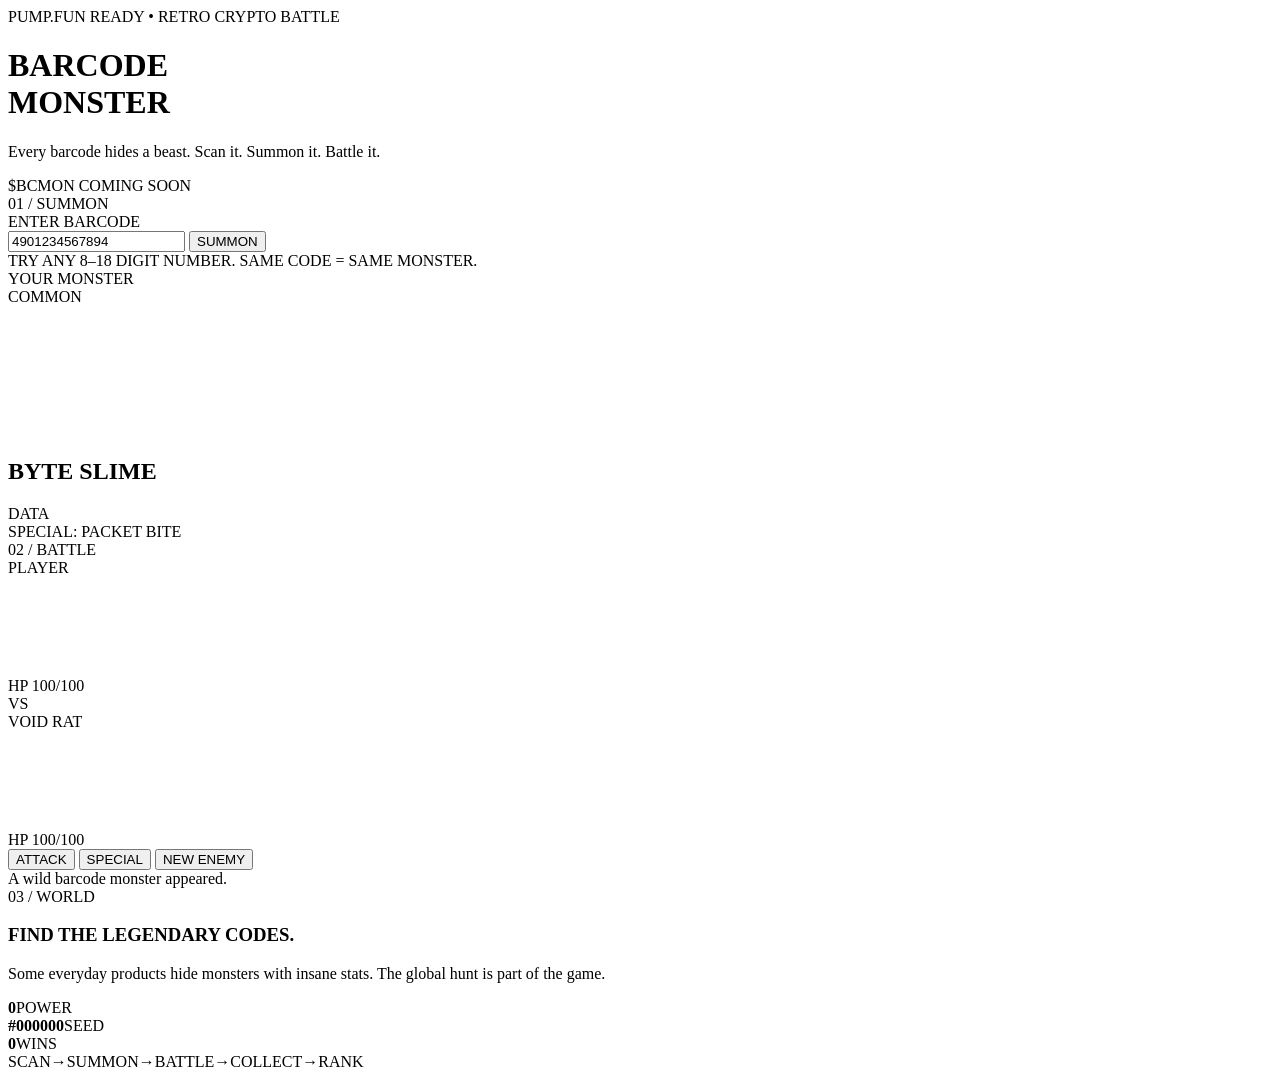
==== index.html @ 80ebf6b2 "Build initial Barcode Monster game UI" ====
<!doctype html>
<html lang="en">
<head>
  <meta charset="UTF-8" />
  <meta name="viewport" content="width=device-width, initial-scale=1.0" />
  <title>BARCODE MONSTER</title>
  <meta name="theme-color" content="#0a0d12" />
  <link rel="stylesheet" href="styles.css" />
</head>
<body>
  <div class="scanlines"></div>
  <main class="shell">
    <header class="hero">
      <div>
        <div class="eyebrow">PUMP.FUN READY • RETRO CRYPTO BATTLE</div>
        <h1>BARCODE<br><span>MONSTER</span></h1>
        <p>Every barcode hides a beast. Scan it. Summon it. Battle it.</p>
      </div>
      <div class="token-pill">$BCMON <span>COMING SOON</span></div>
    </header>

    <section class="grid">
      <section class="panel summon-panel">
        <div class="panel-title">01 / SUMMON</div>
        <label for="barcode">ENTER BARCODE</label>
        <div class="input-row">
          <input id="barcode" inputmode="numeric" maxlength="18" value="4901234567894" aria-label="Barcode number" />
          <button id="summonBtn">SUMMON</button>
        </div>
        <div id="barcodeVisual" class="barcode-visual" aria-hidden="true"></div>
        <div class="hint">TRY ANY 8–18 DIGIT NUMBER. SAME CODE = SAME MONSTER.</div>
      </section>

      <section class="panel monster-card" id="playerCard">
        <div class="panel-title">YOUR MONSTER</div>
        <div class="rarity" id="rarity">COMMON</div>
        <canvas id="playerCanvas" width="128" height="128"></canvas>
        <h2 id="monsterName">BYTE SLIME</h2>
        <div class="element" id="element">DATA</div>
        <div class="stats" id="stats"></div>
        <div class="skill" id="skill">SPECIAL: PACKET BITE</div>
      </section>

      <section class="panel battle-panel">
        <div class="panel-title">02 / BATTLE</div>
        <div class="battle-stage">
          <div class="fighter">
            <div class="mini-name" id="playerBattleName">PLAYER</div>
            <canvas id="battlePlayerCanvas" width="96" height="96"></canvas>
            <div class="hpbar"><i id="playerHpBar"></i></div>
            <div class="hptext" id="playerHpText">HP 100/100</div>
          </div>
          <div class="vs">VS</div>
          <div class="fighter">
            <div class="mini-name" id="enemyName">VOID RAT</div>
            <canvas id="enemyCanvas" width="96" height="96"></canvas>
            <div class="hpbar"><i id="enemyHpBar"></i></div>
            <div class="hptext" id="enemyHpText">HP 100/100</div>
          </div>
        </div>
        <div class="battle-actions">
          <button id="attackBtn">ATTACK</button>
          <button id="specialBtn" class="alt">SPECIAL</button>
          <button id="newEnemyBtn" class="ghost">NEW ENEMY</button>
        </div>
        <div class="battle-log" id="battleLog">A wild barcode monster appeared.</div>
      </section>

      <section class="panel lore-panel">
        <div class="panel-title">03 / WORLD</div>
        <h3>FIND THE LEGENDARY CODES.</h3>
        <p>Some everyday products hide monsters with insane stats. The global hunt is part of the game.</p>
        <div class="world-stats">
          <div><b id="powerScore">0</b><span>POWER</span></div>
          <div><b id="seedId">#000000</b><span>SEED</span></div>
          <div><b id="winCount">0</b><span>WINS</span></div>
        </div>
        <div class="roadmap">
          <span>SCAN</span><b>→</b><span>SUMMON</span><b>→</b><span>BATTLE</span><b>→</b><span>COLLECT</span><b>→</b><span>RANK</span>
        </div>
      </section>
    </section>
  </main>
  <script src="game.js"></script>
</body>
</html>
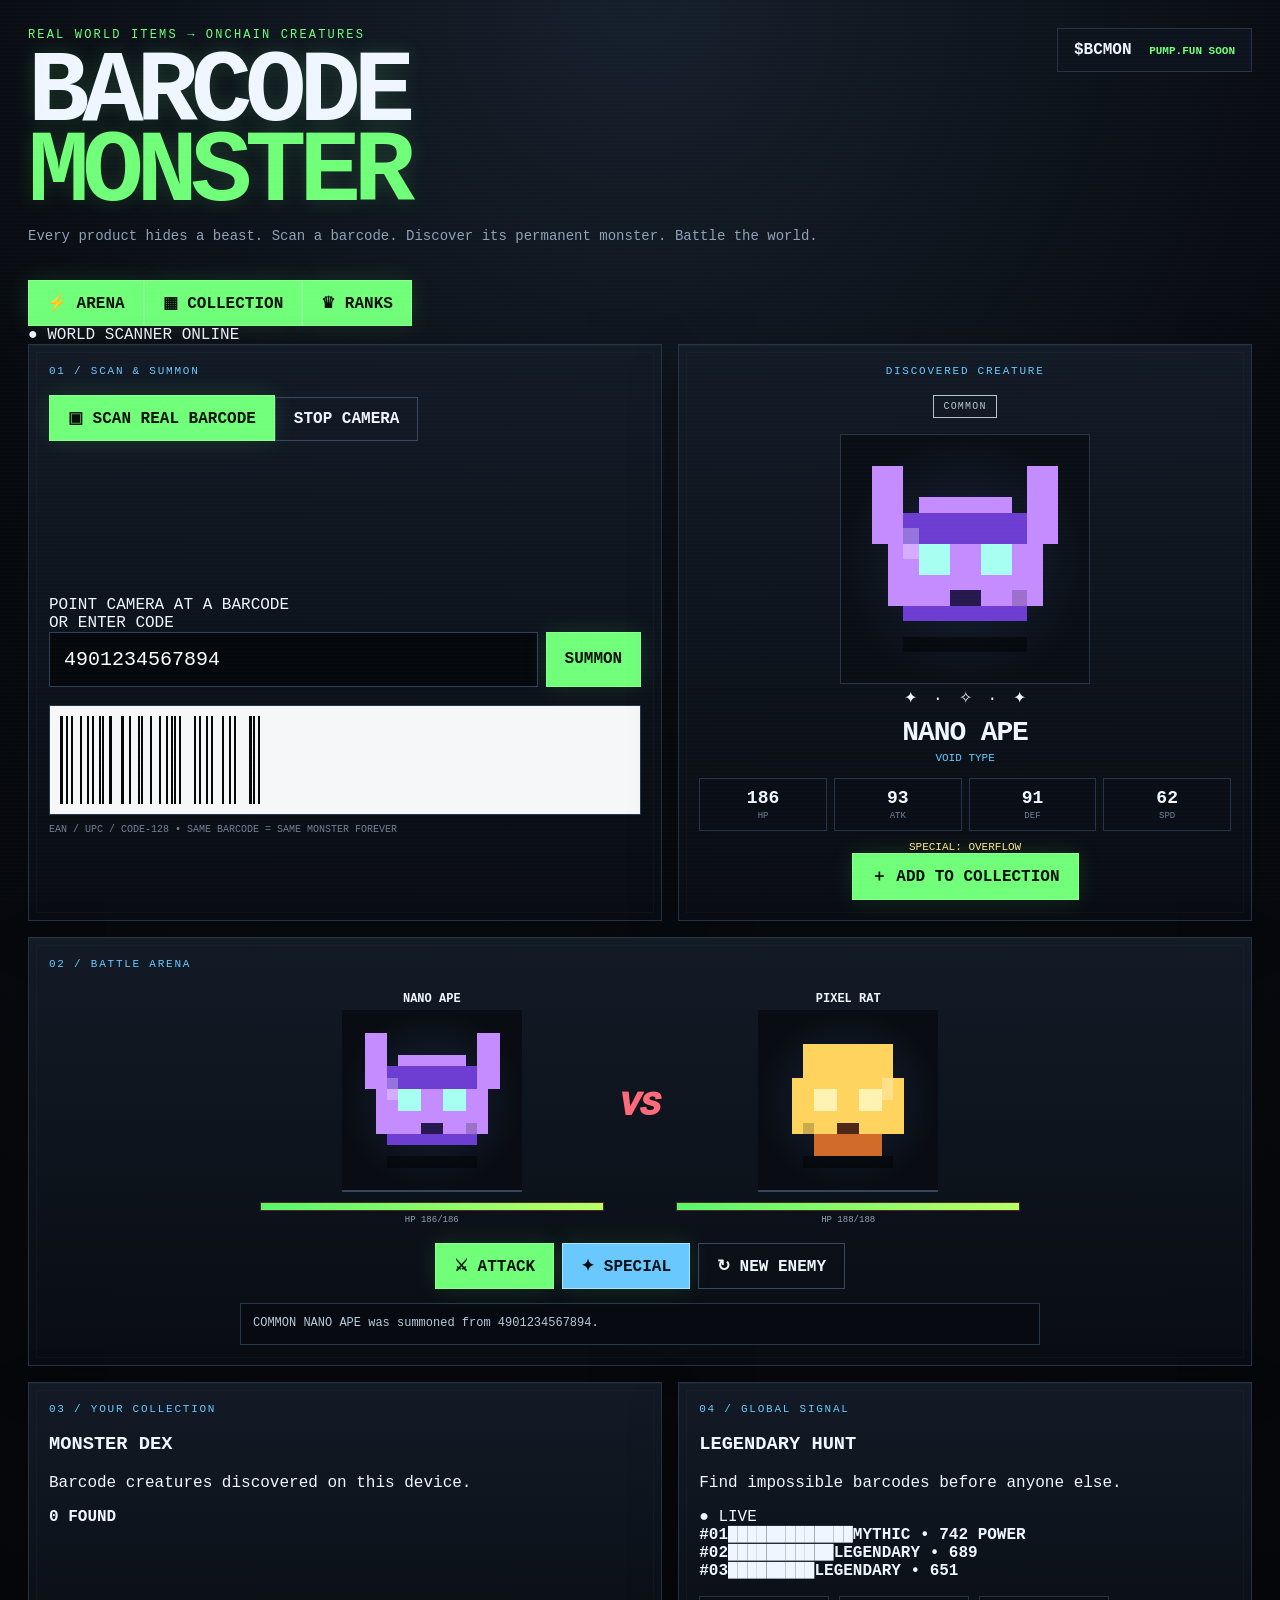
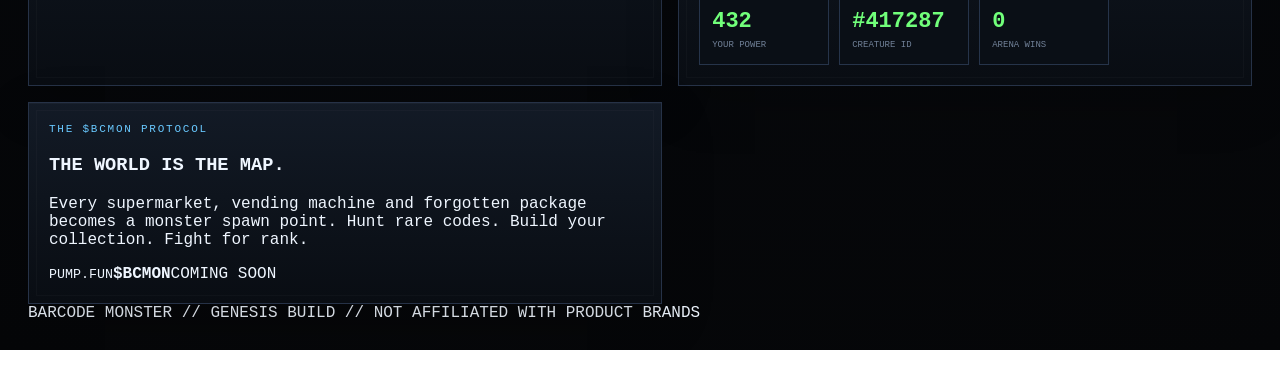
==== commit a874571d: "Add camera barcode scanner and richer game hub" ====
--- a/index.html
+++ b/index.html
@@ -1,86 +1 @@
-<!doctype html>
-<html lang="en">
-<head>
-  <meta charset="UTF-8" />
-  <meta name="viewport" content="width=device-width, initial-scale=1.0" />
-  <title>BARCODE MONSTER</title>
-  <meta name="theme-color" content="#0a0d12" />
-  <link rel="stylesheet" href="styles.css" />
-</head>
-<body>
-  <div class="scanlines"></div>
-  <main class="shell">
-    <header class="hero">
-      <div>
-        <div class="eyebrow">PUMP.FUN READY • RETRO CRYPTO BATTLE</div>
-        <h1>BARCODE<br><span>MONSTER</span></h1>
-        <p>Every barcode hides a beast. Scan it. Summon it. Battle it.</p>
-      </div>
-      <div class="token-pill">$BCMON <span>COMING SOON</span></div>
-    </header>
-
-    <section class="grid">
-      <section class="panel summon-panel">
-        <div class="panel-title">01 / SUMMON</div>
-        <label for="barcode">ENTER BARCODE</label>
-        <div class="input-row">
-          <input id="barcode" inputmode="numeric" maxlength="18" value="4901234567894" aria-label="Barcode number" />
-          <button id="summonBtn">SUMMON</button>
-        </div>
-        <div id="barcodeVisual" class="barcode-visual" aria-hidden="true"></div>
-        <div class="hint">TRY ANY 8–18 DIGIT NUMBER. SAME CODE = SAME MONSTER.</div>
-      </section>
-
-      <section class="panel monster-card" id="playerCard">
-        <div class="panel-title">YOUR MONSTER</div>
-        <div class="rarity" id="rarity">COMMON</div>
-        <canvas id="playerCanvas" width="128" height="128"></canvas>
-        <h2 id="monsterName">BYTE SLIME</h2>
-        <div class="element" id="element">DATA</div>
-        <div class="stats" id="stats"></div>
-        <div class="skill" id="skill">SPECIAL: PACKET BITE</div>
-      </section>
-
-      <section class="panel battle-panel">
-        <div class="panel-title">02 / BATTLE</div>
-        <div class="battle-stage">
-          <div class="fighter">
-            <div class="mini-name" id="playerBattleName">PLAYER</div>
-            <canvas id="battlePlayerCanvas" width="96" height="96"></canvas>
-            <div class="hpbar"><i id="playerHpBar"></i></div>
-            <div class="hptext" id="playerHpText">HP 100/100</div>
-          </div>
-          <div class="vs">VS</div>
-          <div class="fighter">
-            <div class="mini-name" id="enemyName">VOID RAT</div>
-            <canvas id="enemyCanvas" width="96" height="96"></canvas>
-            <div class="hpbar"><i id="enemyHpBar"></i></div>
-            <div class="hptext" id="enemyHpText">HP 100/100</div>
-          </div>
-        </div>
-        <div class="battle-actions">
-          <button id="attackBtn">ATTACK</button>
-          <button id="specialBtn" class="alt">SPECIAL</button>
-          <button id="newEnemyBtn" class="ghost">NEW ENEMY</button>
-        </div>
-        <div class="battle-log" id="battleLog">A wild barcode monster appeared.</div>
-      </section>
-
-      <section class="panel lore-panel">
-        <div class="panel-title">03 / WORLD</div>
-        <h3>FIND THE LEGENDARY CODES.</h3>
-        <p>Some everyday products hide monsters with insane stats. The global hunt is part of the game.</p>
-        <div class="world-stats">
-          <div><b id="powerScore">0</b><span>POWER</span></div>
-          <div><b id="seedId">#000000</b><span>SEED</span></div>
-          <div><b id="winCount">0</b><span>WINS</span></div>
-        </div>
-        <div class="roadmap">
-          <span>SCAN</span><b>→</b><span>SUMMON</span><b>→</b><span>BATTLE</span><b>→</b><span>COLLECT</span><b>→</b><span>RANK</span>
-        </div>
-      </section>
-    </section>
-  </main>
-  <script src="game.js"></script>
-</body>
-</html>
+<!doctype html><html lang="en"><head><meta charset="UTF-8"><meta name="viewport" content="width=device-width,initial-scale=1,viewport-fit=cover"><title>BARCODE MONSTER — Scan. Summon. Battle.</title><meta name="theme-color" content="#050608"><link rel="stylesheet" href="styles.css"></head><body><div class="scanlines"></div><main class="shell"><header class="hero"><div><div class="eyebrow">REAL WORLD ITEMS → ONCHAIN CREATURES</div><h1>BARCODE<br><span>MONSTER</span></h1><p>Every product hides a beast. Scan a barcode. Discover its permanent monster. Battle the world.</p></div><div class="token-pill">$BCMON <span>PUMP.FUN SOON</span></div></header><nav class="nav"><button class="navbtn active">⚡ ARENA</button><button class="navbtn" data-scroll="collection">▦ COLLECTION</button><button class="navbtn" data-scroll="leaderboard">♛ RANKS</button><div class="online">● WORLD SCANNER ONLINE</div></nav><section class="grid"><section class="panel summon-panel"><div class="panel-title">01 / SCAN & SUMMON</div><div class="scanner-actions"><button id="cameraBtn" class="camera-btn">▣ SCAN REAL BARCODE</button><button id="stopCameraBtn" class="ghost hidden">STOP CAMERA</button></div><div id="cameraWrap" class="camera-wrap hidden"><video id="camera" playsinline muted></video><div class="scan-frame"><i></i></div><div id="scanStatus" class="scan-status">POINT CAMERA AT A BARCODE</div></div><div class="or"><span>OR ENTER CODE</span></div><div class="input-row"><input id="barcode" inputmode="numeric" maxlength="18" value="4901234567894" aria-label="Barcode number"><button id="summonBtn">SUMMON</button></div><div id="barcodeVisual" class="barcode-visual"></div><div class="hint">EAN / UPC / CODE-128 • SAME BARCODE = SAME MONSTER FOREVER</div></section><section class="panel monster-card" id="playerCard"><div class="panel-title">DISCOVERED CREATURE</div><div class="rarity" id="rarity">COMMON</div><div class="monster-stage"><canvas id="playerCanvas" width="128" height="128"></canvas><div class="particles">✦　·　✧　·　✦</div></div><h2 id="monsterName">BYTE SLIME</h2><div class="element" id="element">DATA TYPE</div><div class="stats" id="stats"></div><div class="skill" id="skill">SPECIAL: PACKET BITE</div><button id="saveBtn" class="save-btn">＋ ADD TO COLLECTION</button></section><section class="panel battle-panel"><div class="panel-title">02 / BATTLE ARENA</div><div class="battle-stage"><div class="fighter"><div class="mini-name" id="playerBattleName">PLAYER</div><canvas id="battlePlayerCanvas" width="96" height="96"></canvas><div class="hpbar"><i id="playerHpBar"></i></div><div class="hptext" id="playerHpText"></div></div><div class="vs">VS</div><div class="fighter"><div class="mini-name" id="enemyName"></div><canvas id="enemyCanvas" width="96" height="96"></canvas><div class="hpbar"><i id="enemyHpBar"></i></div><div class="hptext" id="enemyHpText"></div></div></div><div class="battle-actions"><button id="attackBtn">⚔ ATTACK</button><button id="specialBtn" class="alt">✦ SPECIAL</button><button id="newEnemyBtn" class="ghost">↻ NEW ENEMY</button></div><div class="battle-log" id="battleLog">A wild barcode monster appeared.</div></section><section class="panel collection" id="collection"><div class="panel-title">03 / YOUR COLLECTION</div><div class="section-head"><div><h3>MONSTER DEX</h3><p>Barcode creatures discovered on this device.</p></div><b id="dexCount">0 FOUND</b></div><div id="dex" class="dex"></div></section><section class="panel ranks" id="leaderboard"><div class="panel-title">04 / GLOBAL SIGNAL</div><div class="section-head"><div><h3>LEGENDARY HUNT</h3><p>Find impossible barcodes before anyone else.</p></div><span class="live">● LIVE</span></div><div class="rank-list"><div><b>#01</b><span>█████████████</span><strong>MYTHIC • 742 POWER</strong></div><div><b>#02</b><span>███████████</span><strong>LEGENDARY • 689</strong></div><div><b>#03</b><span>█████████</span><strong>LEGENDARY • 651</strong></div></div><div class="world-stats"><div><b id="powerScore">0</b><span>YOUR POWER</span></div><div><b id="seedId">#000000</b><span>CREATURE ID</span></div><div><b id="winCount">0</b><span>ARENA WINS</span></div></div></section><section class="panel token"><div><div class="panel-title">THE $BCMON PROTOCOL</div><h3>THE WORLD IS THE MAP.</h3><p>Every supermarket, vending machine and forgotten package becomes a monster spawn point. Hunt rare codes. Build your collection. Fight for rank.</p></div><div class="token-box"><small>PUMP.FUN</small><b>$BCMON</b><span>COMING SOON</span></div></section></section><footer>BARCODE MONSTER // GENESIS BUILD // NOT AFFILIATED WITH PRODUCT BRANDS</footer></main><script src="game.js"></script></body></html>
--- a/styles.css
+++ b/styles.css
@@ -0,0 +1 @@
+:root{--bg:#07090d;--panel:#111722;--line:#263247;--text:#eff6ff;--muted:#8fa2b8;--accent:#71ff7a;--accent2:#69c9ff;--danger:#ff6b7a}*{box-sizing:border-box}html,body{margin:0;background:radial-gradient(circle at top,#16202c 0,#080b10 36%,#050608 100%);color:var(--text);font-family:ui-monospace,SFMono-Regular,Menlo,Monaco,Consolas,monospace;min-height:100%}body{overflow-x:hidden}.scanlines{pointer-events:none;position:fixed;inset:0;z-index:20;background:repeating-linear-gradient(to bottom,transparent 0,transparent 3px,rgba(255,255,255,.018) 4px);mix-blend-mode:screen}.shell{max-width:1400px;margin:auto;padding:28px}.hero{display:flex;justify-content:space-between;gap:24px;align-items:flex-start;margin-bottom:22px}.eyebrow{color:var(--accent);font-size:12px;letter-spacing:.18em;margin-bottom:12px}.hero h1{font-size:clamp(52px,8vw,116px);line-height:.78;margin:0;letter-spacing:-.07em;text-shadow:0 0 20px rgba(113,255,122,.16)}.hero h1 span{color:var(--accent)}.hero p{color:var(--muted);font-size:14px}.token-pill{border:1px solid var(--line);background:#0e141d;padding:12px 16px;font-weight:800;white-space:nowrap}.token-pill span{color:var(--accent);margin-left:8px;font-size:11px}.grid{display:grid;grid-template-columns:1.05fr .95fr;gap:16px}.panel{position:relative;border:1px solid var(--line);background:linear-gradient(180deg,rgba(19,27,39,.97),rgba(9,13,19,.97));padding:20px;box-shadow:0 16px 50px rgba(0,0,0,.2),inset 0 1px rgba(255,255,255,.03);overflow:hidden}.panel:before{content:"";position:absolute;inset:7px;border:1px solid rgba(255,255,255,.025);pointer-events:none}.panel-title{font-size:11px;letter-spacing:.16em;color:var(--accent2);margin-bottom:18px}label{display:block;font-size:12px;color:var(--muted);margin-bottom:8px}.input-row{display:flex;gap:8px}input,button{font:inherit}input{flex:1;min-width:0;background:#05080d;border:1px solid #31405a;color:white;padding:15px 14px;font-size:20px;outline:none}input:focus{border-color:var(--accent);box-shadow:0 0 0 2px rgba(113,255,122,.08)}button{border:1px solid #89ff92;background:var(--accent);color:#061108;font-weight:900;padding:12px 18px;cursor:pointer;box-shadow:0 0 24px rgba(113,255,122,.12);transition:.12s transform,.12s filter}button:hover{filter:brightness(1.08);transform:translateY(-1px)}button:active{transform:translateY(1px)}button.alt{background:var(--accent2);border-color:#a8e5ff;color:#051019}button.ghost{background:transparent;color:var(--text);border-color:#394861;box-shadow:none}.barcode-visual{height:110px;margin-top:18px;border:1px solid #29364b;background:#f6f7f9;display:flex;align-items:stretch;padding:10px;gap:1px;overflow:hidden}.barcode-visual i{display:block;background:#0a0a0a;height:100%}.hint{font-size:10px;color:#718198;margin-top:9px}.monster-card{text-align:center}.rarity{display:inline-block;padding:5px 9px;border:1px solid currentColor;color:#b6c4d4;font-size:10px;letter-spacing:.12em;margin-bottom:8px}.monster-card canvas{width:min(62vw,250px);height:auto;image-rendering:pixelated;display:block;margin:8px auto 4px;background:radial-gradient(circle,#182438,#0a0e15 72%);border:1px solid #27354b}.monster-card h2{font-size:28px;margin:8px 0 4px;letter-spacing:-.04em}.element{color:var(--accent2);font-size:11px;margin-bottom:14px}.stats{display:grid;grid-template-columns:repeat(4,1fr);gap:7px}.stat{border:1px solid #26344a;background:#0a0f17;padding:9px 5px}.stat b{display:block;font-size:18px}.stat span{display:block;color:#718198;font-size:9px;margin-top:3px}.skill{margin-top:10px;color:#ffe48a;font-size:11px}.battle-panel{grid-column:1/3}.battle-stage{display:grid;grid-template-columns:1fr auto 1fr;align-items:center;gap:16px;max-width:760px;margin:0 auto}.fighter{text-align:center}.fighter canvas{width:180px;max-width:32vw;height:auto;image-rendering:pixelated;background:radial-gradient(circle,#172338,#090d13 70%);border-bottom:2px solid #354660}.fighter:nth-child(3) canvas{transform:scaleX(-1)}.mini-name{font-size:12px;font-weight:800;margin:4px}.vs{font-size:34px;font-weight:1000;color:var(--danger);font-style:italic}.hpbar{height:9px;background:#331519;border:1px solid #54242d;margin-top:5px}.hpbar i{display:block;width:100%;height:100%;background:linear-gradient(90deg,#59f66b,#b8ff68);transition:.25s width}.hptext{font-size:9px;color:var(--muted);margin-top:4px}.battle-actions{display:flex;justify-content:center;flex-wrap:wrap;gap:8px;margin-top:18px}.battle-log{max-width:800px;min-height:42px;margin:14px auto 0;border:1px solid #29364a;background:#070b11;padding:12px;color:#b8c9da;font-size:12px}.lore-panel{grid-column:1/3}.lore-panel h3{font-size:clamp(26px,4vw,48px);margin:0 0 8px}.lore-panel p{max-width:720px;color:var(--muted)}.world-stats{display:flex;gap:10px;flex-wrap:wrap;margin-top:16px}.world-stats div{min-width:130px;border:1px solid #26344a;padding:12px;background:#0a0f16}.world-stats b{display:block;font-size:22px;color:var(--accent)}.world-stats span{font-size:9px;color:#718198}.roadmap{margin-top:18px;display:flex;gap:9px;align-items:center;flex-wrap:wrap;font-size:11px;color:#b7c6d7}.roadmap span{border:1px solid #314159;padding:6px 8px;background:#0a0f16}@media(max-width:850px){.shell{padding:14px}.hero{display:block}.token-pill{display:inline-block;margin-top:10px}.grid{grid-template-columns:1fr}.battle-panel,.lore-panel{grid-column:auto}.input-row{display:grid}.battle-stage{gap:6px}.fighter canvas{width:130px}.vs{font-size:24px}.stats{grid-template-columns:repeat(2,1fr)}.hero h1{font-size:64px}}@media(max-width:440px){.hero h1{font-size:54px}.panel{padding:14px}.fighter canvas{width:105px}.battle-actions button{flex:1}.barcode-visual{height:88px}}
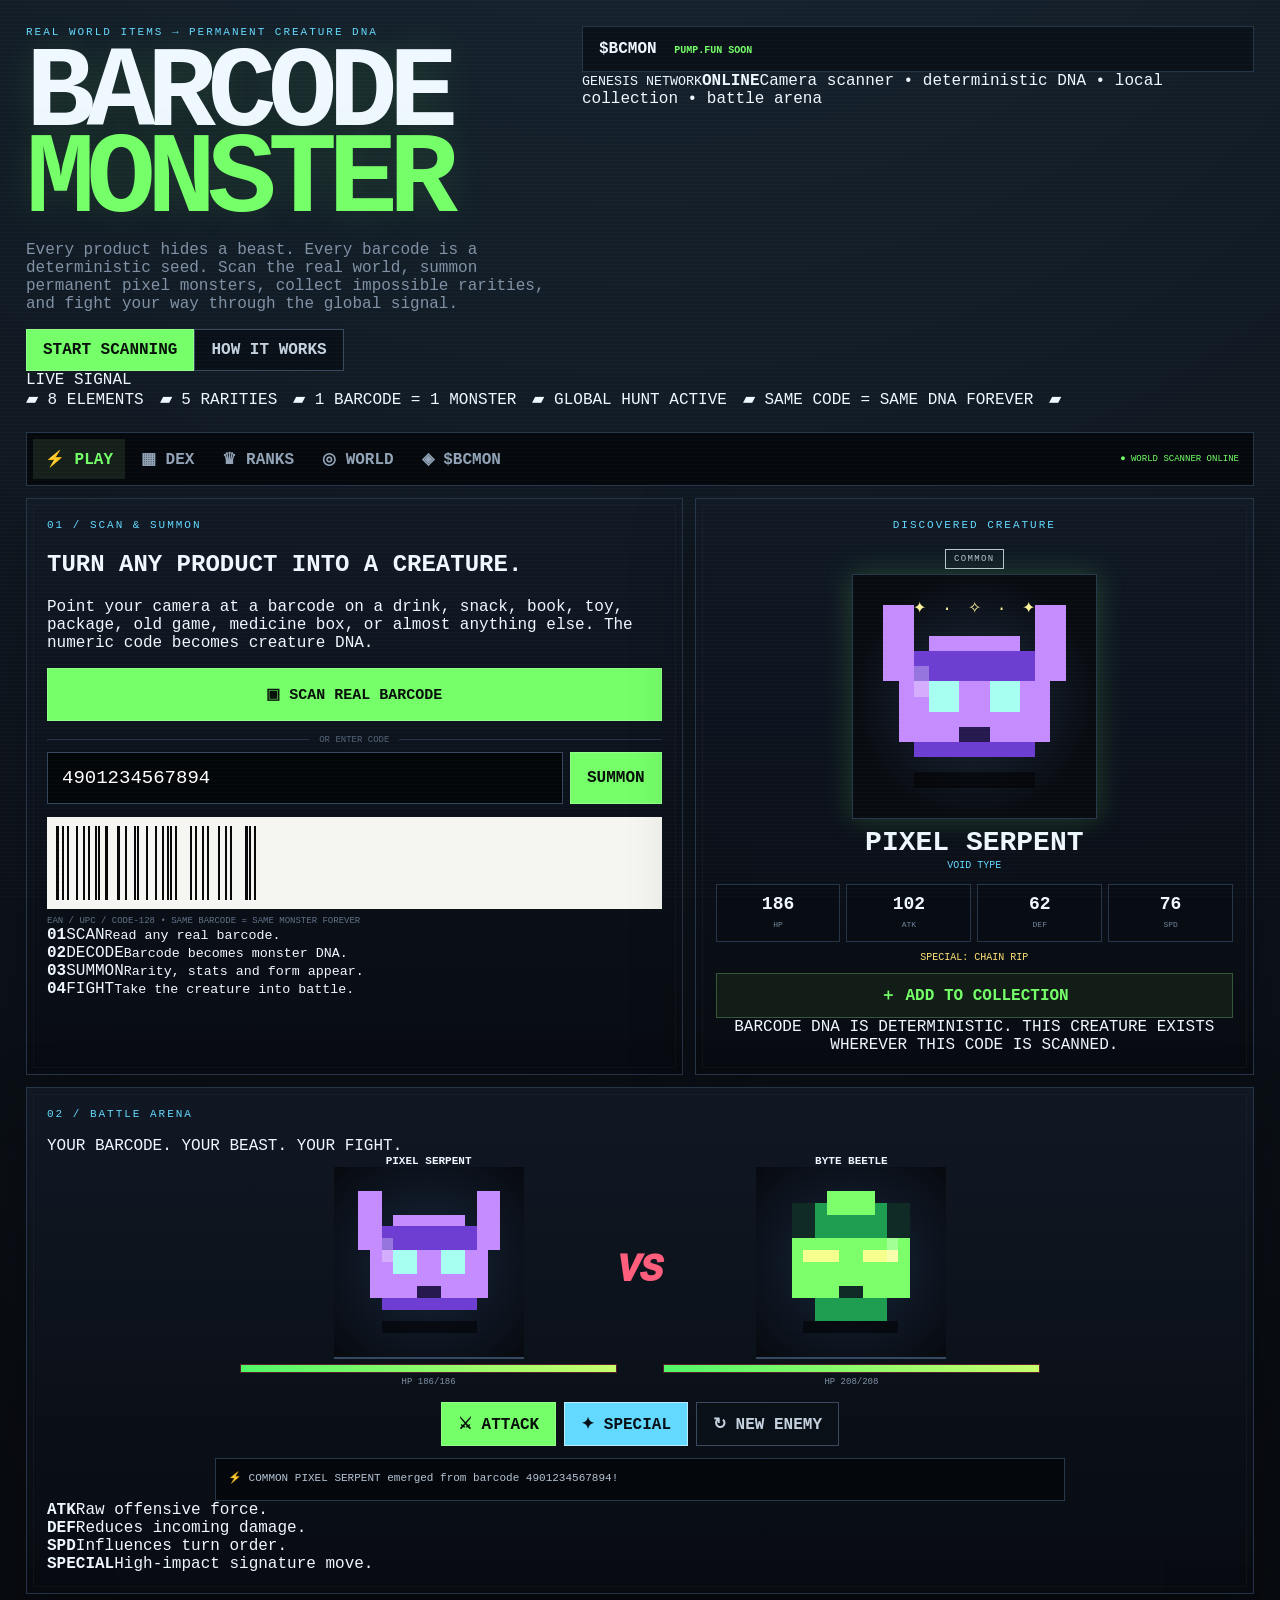
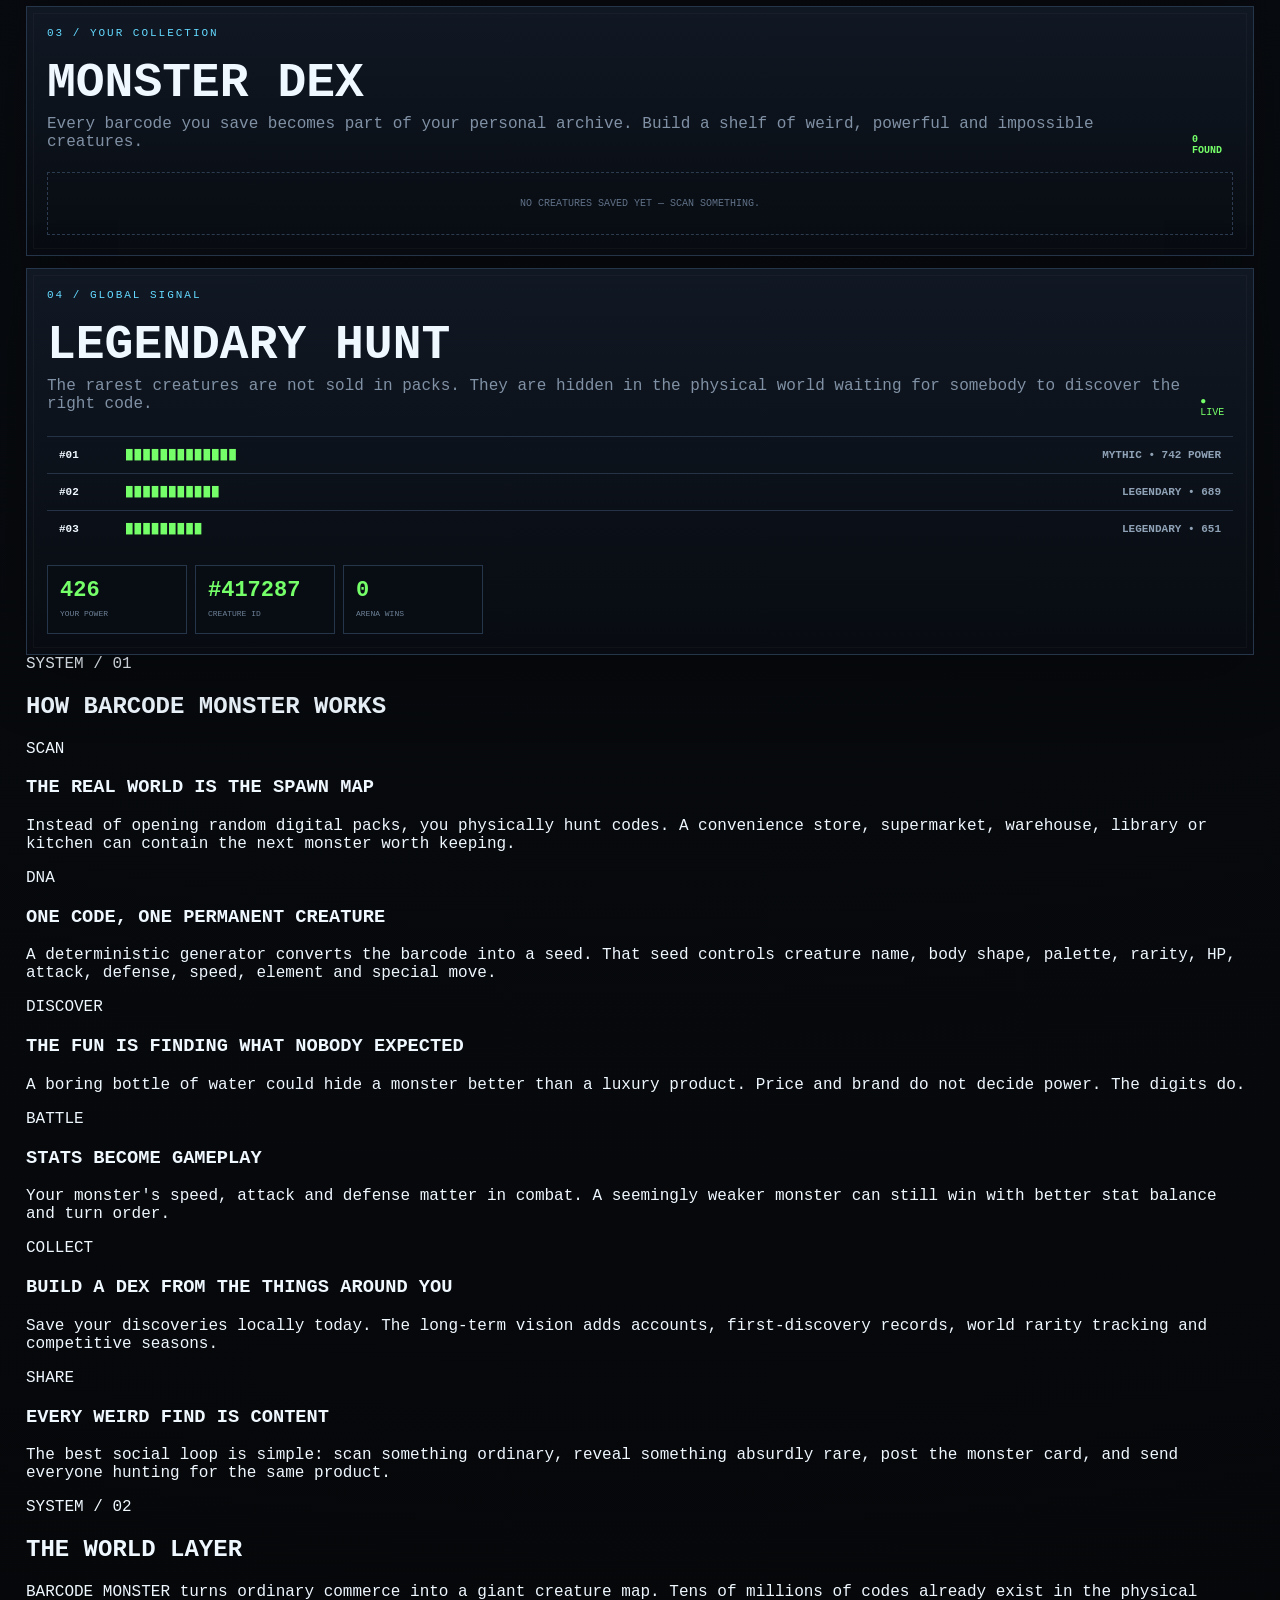
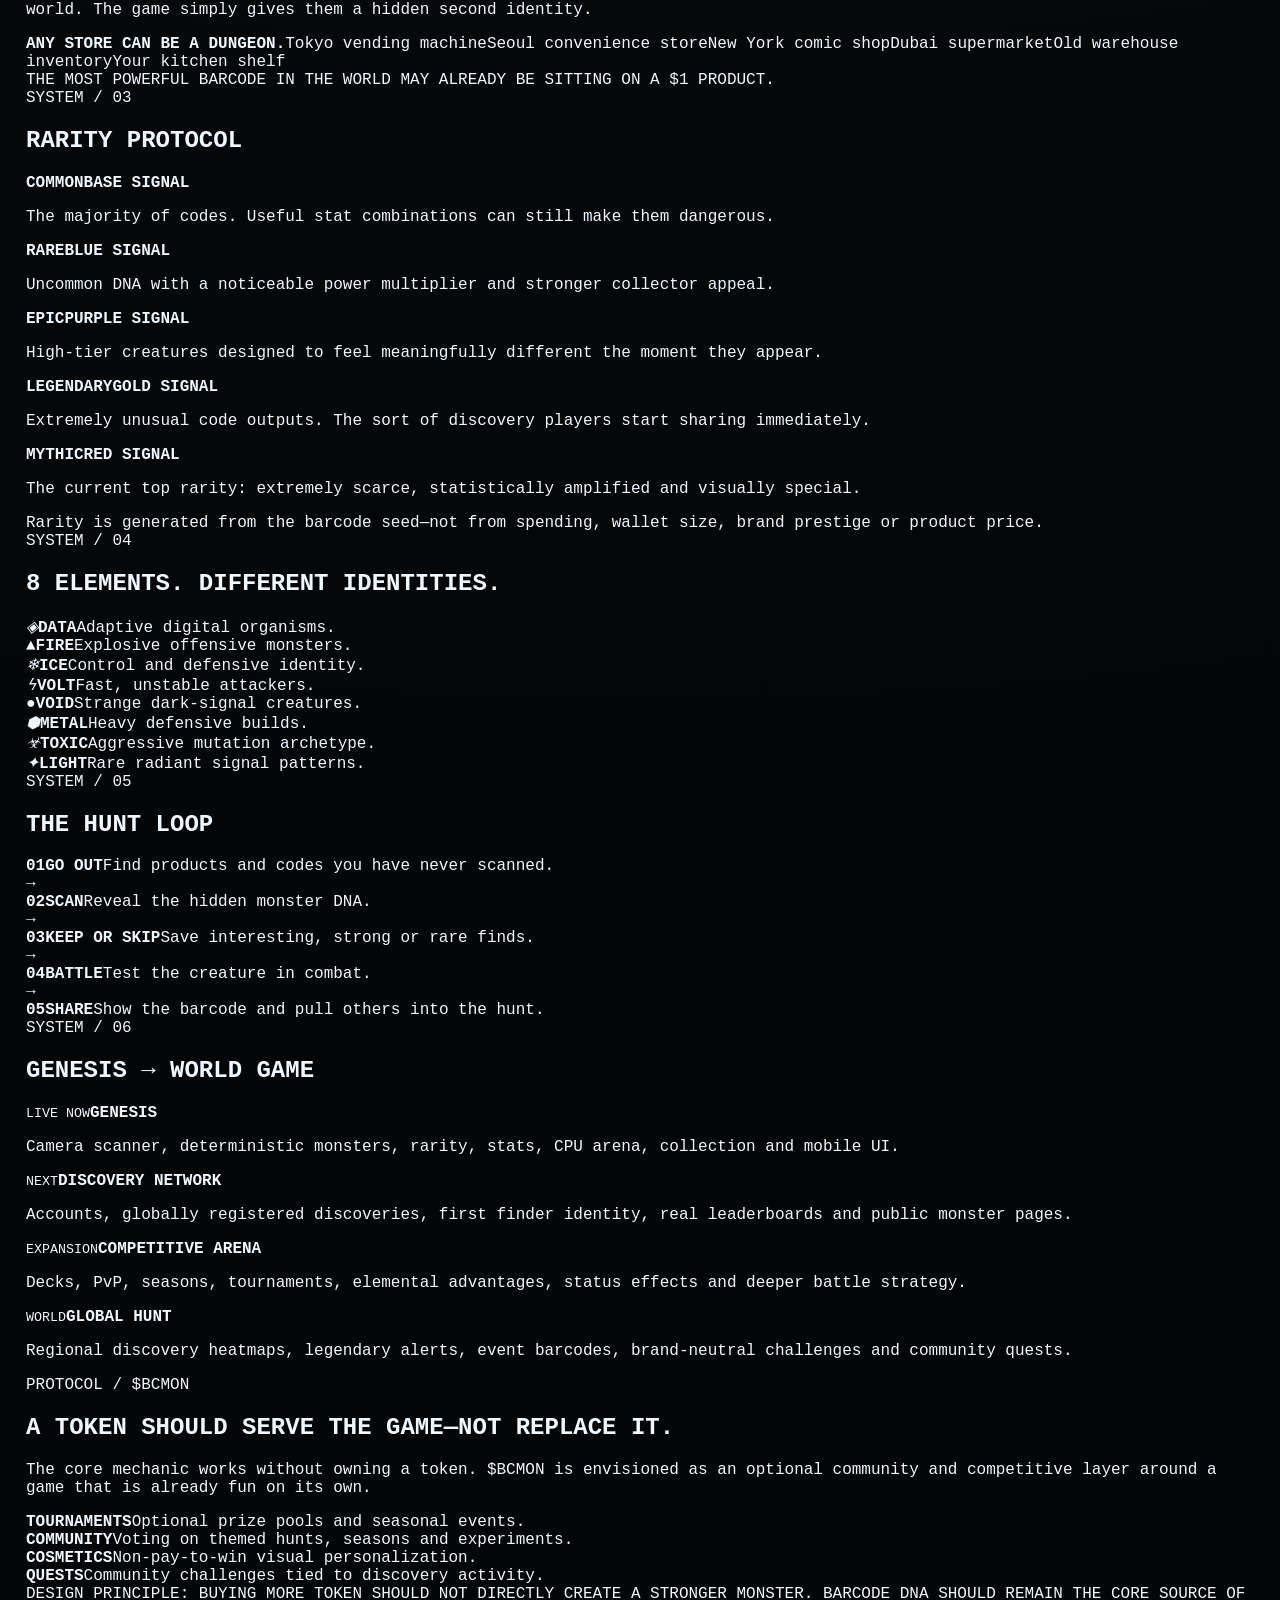
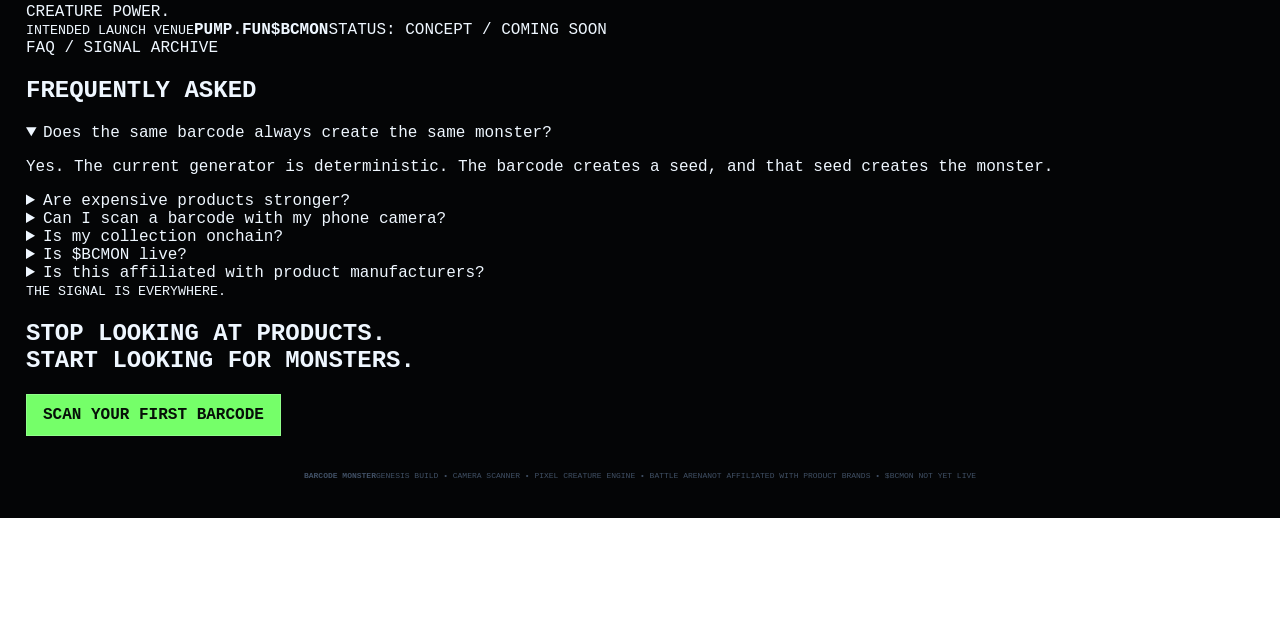
==== commit a0355c46: "Massively expand world, systems, lore, rarity, roadmap and FAQ content" ====
--- a/index.html
+++ b/index.html
@@ -1 +1 @@
-<!doctype html><html lang="en"><head><meta charset="UTF-8"><meta name="viewport" content="width=device-width,initial-scale=1,viewport-fit=cover"><title>BARCODE MONSTER — Scan. Summon. Battle.</title><meta name="theme-color" content="#050608"><link rel="stylesheet" href="styles.css"></head><body><div class="scanlines"></div><main class="shell"><header class="hero"><div><div class="eyebrow">REAL WORLD ITEMS → ONCHAIN CREATURES</div><h1>BARCODE<br><span>MONSTER</span></h1><p>Every product hides a beast. Scan a barcode. Discover its permanent monster. Battle the world.</p></div><div class="token-pill">$BCMON <span>PUMP.FUN SOON</span></div></header><nav class="nav"><button class="navbtn active">⚡ ARENA</button><button class="navbtn" data-scroll="collection">▦ COLLECTION</button><button class="navbtn" data-scroll="leaderboard">♛ RANKS</button><div class="online">● WORLD SCANNER ONLINE</div></nav><section class="grid"><section class="panel summon-panel"><div class="panel-title">01 / SCAN & SUMMON</div><div class="scanner-actions"><button id="cameraBtn" class="camera-btn">▣ SCAN REAL BARCODE</button><button id="stopCameraBtn" class="ghost hidden">STOP CAMERA</button></div><div id="cameraWrap" class="camera-wrap hidden"><video id="camera" playsinline muted></video><div class="scan-frame"><i></i></div><div id="scanStatus" class="scan-status">POINT CAMERA AT A BARCODE</div></div><div class="or"><span>OR ENTER CODE</span></div><div class="input-row"><input id="barcode" inputmode="numeric" maxlength="18" value="4901234567894" aria-label="Barcode number"><button id="summonBtn">SUMMON</button></div><div id="barcodeVisual" class="barcode-visual"></div><div class="hint">EAN / UPC / CODE-128 • SAME BARCODE = SAME MONSTER FOREVER</div></section><section class="panel monster-card" id="playerCard"><div class="panel-title">DISCOVERED CREATURE</div><div class="rarity" id="rarity">COMMON</div><div class="monster-stage"><canvas id="playerCanvas" width="128" height="128"></canvas><div class="particles">✦　·　✧　·　✦</div></div><h2 id="monsterName">BYTE SLIME</h2><div class="element" id="element">DATA TYPE</div><div class="stats" id="stats"></div><div class="skill" id="skill">SPECIAL: PACKET BITE</div><button id="saveBtn" class="save-btn">＋ ADD TO COLLECTION</button></section><section class="panel battle-panel"><div class="panel-title">02 / BATTLE ARENA</div><div class="battle-stage"><div class="fighter"><div class="mini-name" id="playerBattleName">PLAYER</div><canvas id="battlePlayerCanvas" width="96" height="96"></canvas><div class="hpbar"><i id="playerHpBar"></i></div><div class="hptext" id="playerHpText"></div></div><div class="vs">VS</div><div class="fighter"><div class="mini-name" id="enemyName"></div><canvas id="enemyCanvas" width="96" height="96"></canvas><div class="hpbar"><i id="enemyHpBar"></i></div><div class="hptext" id="enemyHpText"></div></div></div><div class="battle-actions"><button id="attackBtn">⚔ ATTACK</button><button id="specialBtn" class="alt">✦ SPECIAL</button><button id="newEnemyBtn" class="ghost">↻ NEW ENEMY</button></div><div class="battle-log" id="battleLog">A wild barcode monster appeared.</div></section><section class="panel collection" id="collection"><div class="panel-title">03 / YOUR COLLECTION</div><div class="section-head"><div><h3>MONSTER DEX</h3><p>Barcode creatures discovered on this device.</p></div><b id="dexCount">0 FOUND</b></div><div id="dex" class="dex"></div></section><section class="panel ranks" id="leaderboard"><div class="panel-title">04 / GLOBAL SIGNAL</div><div class="section-head"><div><h3>LEGENDARY HUNT</h3><p>Find impossible barcodes before anyone else.</p></div><span class="live">● LIVE</span></div><div class="rank-list"><div><b>#01</b><span>█████████████</span><strong>MYTHIC • 742 POWER</strong></div><div><b>#02</b><span>███████████</span><strong>LEGENDARY • 689</strong></div><div><b>#03</b><span>█████████</span><strong>LEGENDARY • 651</strong></div></div><div class="world-stats"><div><b id="powerScore">0</b><span>YOUR POWER</span></div><div><b id="seedId">#000000</b><span>CREATURE ID</span></div><div><b id="winCount">0</b><span>ARENA WINS</span></div></div></section><section class="panel token"><div><div class="panel-title">THE $BCMON PROTOCOL</div><h3>THE WORLD IS THE MAP.</h3><p>Every supermarket, vending machine and forgotten package becomes a monster spawn point. Hunt rare codes. Build your collection. Fight for rank.</p></div><div class="token-box"><small>PUMP.FUN</small><b>$BCMON</b><span>COMING SOON</span></div></section></section><footer>BARCODE MONSTER // GENESIS BUILD // NOT AFFILIATED WITH PRODUCT BRANDS</footer></main><script src="game.js"></script></body></html>+<!doctype html><html lang="en"><head><meta charset="UTF-8"><meta name="viewport" content="width=device-width,initial-scale=1,viewport-fit=cover"><title>BARCODE MONSTER — Scan. Summon. Battle.</title><meta name="theme-color" content="#050608"><meta name="description" content="Scan real-world barcodes, summon deterministic pixel monsters, battle, collect and hunt legendary codes."><link rel="manifest" href="manifest.json"><link rel="stylesheet" href="styles.css"></head><body><div class="scanlines"></div><main class="shell"><header class="hero"><div><div class="eyebrow">REAL WORLD ITEMS → PERMANENT CREATURE DNA</div><h1>BARCODE<br><span>MONSTER</span></h1><p>Every product hides a beast. Every barcode is a deterministic seed. Scan the real world, summon permanent pixel monsters, collect impossible rarities, and fight your way through the global signal.</p><div class="hero-cta"><button data-scroll="scannerZone">START SCANNING</button><button class="ghost" data-scroll="how">HOW IT WORKS</button></div></div><div class="hero-side"><div class="token-pill">$BCMON <span>PUMP.FUN SOON</span></div><div class="signal-card"><small>GENESIS NETWORK</small><b>ONLINE</b><span>Camera scanner • deterministic DNA • local collection • battle arena</span></div></div></header><div class="ticker"><span>LIVE SIGNAL</span><div>▰ 8 ELEMENTS　▰ 5 RARITIES　▰ 1 BARCODE = 1 MONSTER　▰ GLOBAL HUNT ACTIVE　▰ SAME CODE = SAME DNA FOREVER　▰</div></div><nav class="nav"><button class="navbtn active" data-scroll="scannerZone">⚡ PLAY</button><button class="navbtn" data-scroll="collection">▦ DEX</button><button class="navbtn" data-scroll="leaderboard">♛ RANKS</button><button class="navbtn" data-scroll="world">◎ WORLD</button><button class="navbtn" data-scroll="protocol">◈ $BCMON</button><div class="online">● WORLD SCANNER ONLINE</div></nav><section class="grid" id="scannerZone"><section class="panel summon-panel"><div class="panel-title">01 / SCAN & SUMMON</div><h2 class="panel-big">TURN ANY PRODUCT INTO A CREATURE.</h2><p class="panel-copy">Point your camera at a barcode on a drink, snack, book, toy, package, old game, medicine box, or almost anything else. The numeric code becomes creature DNA.</p><div class="scanner-actions"><button id="cameraBtn" class="camera-btn">▣ SCAN REAL BARCODE</button><button id="stopCameraBtn" class="ghost hidden">STOP CAMERA</button></div><div id="cameraWrap" class="camera-wrap hidden"><video id="camera" playsinline muted></video><div class="scan-frame"><i></i></div><div id="scanStatus" class="scan-status">POINT CAMERA AT A BARCODE</div></div><div class="or"><span>OR ENTER CODE</span></div><div class="input-row"><input id="barcode" inputmode="numeric" maxlength="18" value="4901234567894" aria-label="Barcode number"><button id="summonBtn">SUMMON</button></div><div id="barcodeVisual" class="barcode-visual"></div><div class="hint">EAN / UPC / CODE-128 • SAME BARCODE = SAME MONSTER FOREVER</div><div class="micro-grid"><div><b>01</b><span>SCAN</span><small>Read any real barcode.</small></div><div><b>02</b><span>DECODE</span><small>Barcode becomes monster DNA.</small></div><div><b>03</b><span>SUMMON</span><small>Rarity, stats and form appear.</small></div><div><b>04</b><span>FIGHT</span><small>Take the creature into battle.</small></div></div></section><section class="panel monster-card" id="playerCard"><div class="panel-title">DISCOVERED CREATURE</div><div class="rarity" id="rarity">COMMON</div><div class="monster-stage"><canvas id="playerCanvas" width="128" height="128"></canvas><div class="particles">✦　·　✧　·　✦</div></div><h2 id="monsterName">BYTE SLIME</h2><div class="element" id="element">DATA TYPE</div><div class="stats" id="stats"></div><div class="skill" id="skill">SPECIAL: PACKET BITE</div><button id="saveBtn" class="save-btn">＋ ADD TO COLLECTION</button><div class="dna-note">BARCODE DNA IS DETERMINISTIC. THIS CREATURE EXISTS WHEREVER THIS CODE IS SCANNED.</div></section><section class="panel battle-panel"><div class="panel-title">02 / BATTLE ARENA</div><div class="section-kicker">YOUR BARCODE. YOUR BEAST. YOUR FIGHT.</div><div class="battle-stage"><div class="fighter"><div class="mini-name" id="playerBattleName">PLAYER</div><canvas id="battlePlayerCanvas" width="96" height="96"></canvas><div class="hpbar"><i id="playerHpBar"></i></div><div class="hptext" id="playerHpText"></div></div><div class="vs">VS</div><div class="fighter"><div class="mini-name" id="enemyName"></div><canvas id="enemyCanvas" width="96" height="96"></canvas><div class="hpbar"><i id="enemyHpBar"></i></div><div class="hptext" id="enemyHpText"></div></div></div><div class="battle-actions"><button id="attackBtn">⚔ ATTACK</button><button id="specialBtn" class="alt">✦ SPECIAL</button><button id="newEnemyBtn" class="ghost">↻ NEW ENEMY</button></div><div class="battle-log" id="battleLog">A wild barcode monster appeared.</div><div class="battle-info"><div><b>ATK</b><span>Raw offensive force.</span></div><div><b>DEF</b><span>Reduces incoming damage.</span></div><div><b>SPD</b><span>Influences turn order.</span></div><div><b>SPECIAL</b><span>High-impact signature move.</span></div></div></section><section class="panel collection" id="collection"><div class="panel-title">03 / YOUR COLLECTION</div><div class="section-head"><div><h3>MONSTER DEX</h3><p>Every barcode you save becomes part of your personal archive. Build a shelf of weird, powerful and impossible creatures.</p></div><b id="dexCount">0 FOUND</b></div><div id="dex" class="dex"></div></section><section class="panel ranks" id="leaderboard"><div class="panel-title">04 / GLOBAL SIGNAL</div><div class="section-head"><div><h3>LEGENDARY HUNT</h3><p>The rarest creatures are not sold in packs. They are hidden in the physical world waiting for somebody to discover the right code.</p></div><span class="live">● LIVE</span></div><div class="rank-list"><div><b>#01</b><span>█████████████</span><strong>MYTHIC • 742 POWER</strong></div><div><b>#02</b><span>███████████</span><strong>LEGENDARY • 689</strong></div><div><b>#03</b><span>█████████</span><strong>LEGENDARY • 651</strong></div></div><div class="world-stats"><div><b id="powerScore">0</b><span>YOUR POWER</span></div><div><b id="seedId">#000000</b><span>CREATURE ID</span></div><div><b id="winCount">0</b><span>ARENA WINS</span></div></div></section></section><section class="info-block" id="how"><div class="chapter">SYSTEM / 01</div><h2>HOW BARCODE MONSTER WORKS</h2><div class="feature-grid"><article><span>SCAN</span><h3>THE REAL WORLD IS THE SPAWN MAP</h3><p>Instead of opening random digital packs, you physically hunt codes. A convenience store, supermarket, warehouse, library or kitchen can contain the next monster worth keeping.</p></article><article><span>DNA</span><h3>ONE CODE, ONE PERMANENT CREATURE</h3><p>A deterministic generator converts the barcode into a seed. That seed controls creature name, body shape, palette, rarity, HP, attack, defense, speed, element and special move.</p></article><article><span>DISCOVER</span><h3>THE FUN IS FINDING WHAT NOBODY EXPECTED</h3><p>A boring bottle of water could hide a monster better than a luxury product. Price and brand do not decide power. The digits do.</p></article><article><span>BATTLE</span><h3>STATS BECOME GAMEPLAY</h3><p>Your monster's speed, attack and defense matter in combat. A seemingly weaker monster can still win with better stat balance and turn order.</p></article><article><span>COLLECT</span><h3>BUILD A DEX FROM THE THINGS AROUND YOU</h3><p>Save your discoveries locally today. The long-term vision adds accounts, first-discovery records, world rarity tracking and competitive seasons.</p></article><article><span>SHARE</span><h3>EVERY WEIRD FIND IS CONTENT</h3><p>The best social loop is simple: scan something ordinary, reveal something absurdly rare, post the monster card, and send everyone hunting for the same product.</p></article></div></section><section class="info-block" id="world"><div class="chapter">SYSTEM / 02</div><h2>THE WORLD LAYER</h2><p class="lede">BARCODE MONSTER turns ordinary commerce into a giant creature map. Tens of millions of codes already exist in the physical world. The game simply gives them a hidden second identity.</p><div class="world-map"><div class="map-grid"></div><div class="map-copy"><b>ANY STORE CAN BE A DUNGEON.</b><span>Tokyo vending machine</span><span>Seoul convenience store</span><span>New York comic shop</span><span>Dubai supermarket</span><span>Old warehouse inventory</span><span>Your kitchen shelf</span></div></div><div class="callout">THE MOST POWERFUL BARCODE IN THE WORLD MAY ALREADY BE SITTING ON A $1 PRODUCT.</div></section><section class="info-block"><div class="chapter">SYSTEM / 03</div><h2>RARITY PROTOCOL</h2><div class="rarity-grid"><article class="r-common"><b>COMMON</b><strong>BASE SIGNAL</strong><p>The majority of codes. Useful stat combinations can still make them dangerous.</p></article><article class="r-rare"><b>RARE</b><strong>BLUE SIGNAL</strong><p>Uncommon DNA with a noticeable power multiplier and stronger collector appeal.</p></article><article class="r-epic"><b>EPIC</b><strong>PURPLE SIGNAL</strong><p>High-tier creatures designed to feel meaningfully different the moment they appear.</p></article><article class="r-legend"><b>LEGENDARY</b><strong>GOLD SIGNAL</strong><p>Extremely unusual code outputs. The sort of discovery players start sharing immediately.</p></article><article class="r-mythic"><b>MYTHIC</b><strong>RED SIGNAL</strong><p>The current top rarity: extremely scarce, statistically amplified and visually special.</p></article></div><div class="odds-note">Rarity is generated from the barcode seed—not from spending, wallet size, brand prestige or product price.</div></section><section class="info-block"><div class="chapter">SYSTEM / 04</div><h2>8 ELEMENTS. DIFFERENT IDENTITIES.</h2><div class="element-grid"><div><i>◈</i><b>DATA</b><span>Adaptive digital organisms.</span></div><div><i>▲</i><b>FIRE</b><span>Explosive offensive monsters.</span></div><div><i>❄</i><b>ICE</b><span>Control and defensive identity.</span></div><div><i>ϟ</i><b>VOLT</b><span>Fast, unstable attackers.</span></div><div><i>●</i><b>VOID</b><span>Strange dark-signal creatures.</span></div><div><i>⬢</i><b>METAL</b><span>Heavy defensive builds.</span></div><div><i>☣</i><b>TOXIC</b><span>Aggressive mutation archetype.</span></div><div><i>✦</i><b>LIGHT</b><span>Rare radiant signal patterns.</span></div></div></section><section class="info-block"><div class="chapter">SYSTEM / 05</div><h2>THE HUNT LOOP</h2><div class="loop"><div><b>01</b><strong>GO OUT</strong><span>Find products and codes you have never scanned.</span></div><em>→</em><div><b>02</b><strong>SCAN</strong><span>Reveal the hidden monster DNA.</span></div><em>→</em><div><b>03</b><strong>KEEP OR SKIP</strong><span>Save interesting, strong or rare finds.</span></div><em>→</em><div><b>04</b><strong>BATTLE</strong><span>Test the creature in combat.</span></div><em>→</em><div><b>05</b><strong>SHARE</strong><span>Show the barcode and pull others into the hunt.</span></div></div></section><section class="info-block"><div class="chapter">SYSTEM / 06</div><h2>GENESIS → WORLD GAME</h2><div class="roadmap-big"><article><small>LIVE NOW</small><b>GENESIS</b><p>Camera scanner, deterministic monsters, rarity, stats, CPU arena, collection and mobile UI.</p></article><article><small>NEXT</small><b>DISCOVERY NETWORK</b><p>Accounts, globally registered discoveries, first finder identity, real leaderboards and public monster pages.</p></article><article><small>EXPANSION</small><b>COMPETITIVE ARENA</b><p>Decks, PvP, seasons, tournaments, elemental advantages, status effects and deeper battle strategy.</p></article><article><small>WORLD</small><b>GLOBAL HUNT</b><p>Regional discovery heatmaps, legendary alerts, event barcodes, brand-neutral challenges and community quests.</p></article></div></section><section class="info-block token-section" id="protocol"><div class="chapter">PROTOCOL / $BCMON</div><h2>A TOKEN SHOULD SERVE THE GAME—NOT REPLACE IT.</h2><div class="token-layout"><div><p class="lede">The core mechanic works without owning a token. $BCMON is envisioned as an optional community and competitive layer around a game that is already fun on its own.</p><div class="utility"><div><b>TOURNAMENTS</b><span>Optional prize pools and seasonal events.</span></div><div><b>COMMUNITY</b><span>Voting on themed hunts, seasons and experiments.</span></div><div><b>COSMETICS</b><span>Non-pay-to-win visual personalization.</span></div><div><b>QUESTS</b><span>Community challenges tied to discovery activity.</span></div></div><div class="warning">DESIGN PRINCIPLE: BUYING MORE TOKEN SHOULD NOT DIRECTLY CREATE A STRONGER MONSTER. BARCODE DNA SHOULD REMAIN THE CORE SOURCE OF CREATURE POWER.</div></div><div class="mega-token"><small>INTENDED LAUNCH VENUE</small><b>PUMP.FUN</b><strong>$BCMON</strong><span>STATUS: CONCEPT / COMING SOON</span></div></div></section><section class="info-block"><div class="chapter">FAQ / SIGNAL ARCHIVE</div><h2>FREQUENTLY ASKED</h2><div class="faq"><details open><summary>Does the same barcode always create the same monster?</summary><p>Yes. The current generator is deterministic. The barcode creates a seed, and that seed creates the monster.</p></details><details><summary>Are expensive products stronger?</summary><p>No. Product price, brand and prestige are irrelevant. Only the barcode digits feed the current monster-generation system.</p></details><details><summary>Can I scan a barcode with my phone camera?</summary><p>Yes. Tap SCAN REAL BARCODE and permit camera access. The game supports common retail barcode formats with a browser-native scanner where available and a fallback scanner for other browsers.</p></details><details><summary>Is my collection onchain?</summary><p>Not in this Genesis build. Saved monsters and wins are currently stored locally in your browser. Global accounts and persistent discovery records are roadmap items.</p></details><details><summary>Is $BCMON live?</summary><p>No. The website currently treats $BCMON as a future Pump.fun concept and clearly labels it as coming soon.</p></details><details><summary>Is this affiliated with product manufacturers?</summary><p>No. Barcode Monster uses barcode numbers as deterministic game seeds and is not presented as an official project of the brands whose products players may scan.</p></details></div></section><section class="final-cta"><small>THE SIGNAL IS EVERYWHERE.</small><h2>STOP LOOKING AT PRODUCTS.<br>START LOOKING FOR MONSTERS.</h2><button data-scroll="scannerZone">SCAN YOUR FIRST BARCODE</button></section><footer><b>BARCODE MONSTER</b><span>GENESIS BUILD • CAMERA SCANNER • PIXEL CREATURE ENGINE • BATTLE ARENA</span><span>NOT AFFILIATED WITH PRODUCT BRANDS • $BCMON NOT YET LIVE</span></footer></main><script src="game.js"></script><script>if('serviceWorker'in navigator)navigator.serviceWorker.register('./sw.js').catch(()=>{});</script></body></html>
--- a/styles.css
+++ b/styles.css
@@ -1 +1 @@
-:root{--bg:#07090d;--panel:#111722;--line:#263247;--text:#eff6ff;--muted:#8fa2b8;--accent:#71ff7a;--accent2:#69c9ff;--danger:#ff6b7a}*{box-sizing:border-box}html,body{margin:0;background:radial-gradient(circle at top,#16202c 0,#080b10 36%,#050608 100%);color:var(--text);font-family:ui-monospace,SFMono-Regular,Menlo,Monaco,Consolas,monospace;min-height:100%}body{overflow-x:hidden}.scanlines{pointer-events:none;position:fixed;inset:0;z-index:20;background:repeating-linear-gradient(to bottom,transparent 0,transparent 3px,rgba(255,255,255,.018) 4px);mix-blend-mode:screen}.shell{max-width:1400px;margin:auto;padding:28px}.hero{display:flex;justify-content:space-between;gap:24px;align-items:flex-start;margin-bottom:22px}.eyebrow{color:var(--accent);font-size:12px;letter-spacing:.18em;margin-bottom:12px}.hero h1{font-size:clamp(52px,8vw,116px);line-height:.78;margin:0;letter-spacing:-.07em;text-shadow:0 0 20px rgba(113,255,122,.16)}.hero h1 span{color:var(--accent)}.hero p{color:var(--muted);font-size:14px}.token-pill{border:1px solid var(--line);background:#0e141d;padding:12px 16px;font-weight:800;white-space:nowrap}.token-pill span{color:var(--accent);margin-left:8px;font-size:11px}.grid{display:grid;grid-template-columns:1.05fr .95fr;gap:16px}.panel{position:relative;border:1px solid var(--line);background:linear-gradient(180deg,rgba(19,27,39,.97),rgba(9,13,19,.97));padding:20px;box-shadow:0 16px 50px rgba(0,0,0,.2),inset 0 1px rgba(255,255,255,.03);overflow:hidden}.panel:before{content:"";position:absolute;inset:7px;border:1px solid rgba(255,255,255,.025);pointer-events:none}.panel-title{font-size:11px;letter-spacing:.16em;color:var(--accent2);margin-bottom:18px}label{display:block;font-size:12px;color:var(--muted);margin-bottom:8px}.input-row{display:flex;gap:8px}input,button{font:inherit}input{flex:1;min-width:0;background:#05080d;border:1px solid #31405a;color:white;padding:15px 14px;font-size:20px;outline:none}input:focus{border-color:var(--accent);box-shadow:0 0 0 2px rgba(113,255,122,.08)}button{border:1px solid #89ff92;background:var(--accent);color:#061108;font-weight:900;padding:12px 18px;cursor:pointer;box-shadow:0 0 24px rgba(113,255,122,.12);transition:.12s transform,.12s filter}button:hover{filter:brightness(1.08);transform:translateY(-1px)}button:active{transform:translateY(1px)}button.alt{background:var(--accent2);border-color:#a8e5ff;color:#051019}button.ghost{background:transparent;color:var(--text);border-color:#394861;box-shadow:none}.barcode-visual{height:110px;margin-top:18px;border:1px solid #29364b;background:#f6f7f9;display:flex;align-items:stretch;padding:10px;gap:1px;overflow:hidden}.barcode-visual i{display:block;background:#0a0a0a;height:100%}.hint{font-size:10px;color:#718198;margin-top:9px}.monster-card{text-align:center}.rarity{display:inline-block;padding:5px 9px;border:1px solid currentColor;color:#b6c4d4;font-size:10px;letter-spacing:.12em;margin-bottom:8px}.monster-card canvas{width:min(62vw,250px);height:auto;image-rendering:pixelated;display:block;margin:8px auto 4px;background:radial-gradient(circle,#182438,#0a0e15 72%);border:1px solid #27354b}.monster-card h2{font-size:28px;margin:8px 0 4px;letter-spacing:-.04em}.element{color:var(--accent2);font-size:11px;margin-bottom:14px}.stats{display:grid;grid-template-columns:repeat(4,1fr);gap:7px}.stat{border:1px solid #26344a;background:#0a0f17;padding:9px 5px}.stat b{display:block;font-size:18px}.stat span{display:block;color:#718198;font-size:9px;margin-top:3px}.skill{margin-top:10px;color:#ffe48a;font-size:11px}.battle-panel{grid-column:1/3}.battle-stage{display:grid;grid-template-columns:1fr auto 1fr;align-items:center;gap:16px;max-width:760px;margin:0 auto}.fighter{text-align:center}.fighter canvas{width:180px;max-width:32vw;height:auto;image-rendering:pixelated;background:radial-gradient(circle,#172338,#090d13 70%);border-bottom:2px solid #354660}.fighter:nth-child(3) canvas{transform:scaleX(-1)}.mini-name{font-size:12px;font-weight:800;margin:4px}.vs{font-size:34px;font-weight:1000;color:var(--danger);font-style:italic}.hpbar{height:9px;background:#331519;border:1px solid #54242d;margin-top:5px}.hpbar i{display:block;width:100%;height:100%;background:linear-gradient(90deg,#59f66b,#b8ff68);transition:.25s width}.hptext{font-size:9px;color:var(--muted);margin-top:4px}.battle-actions{display:flex;justify-content:center;flex-wrap:wrap;gap:8px;margin-top:18px}.battle-log{max-width:800px;min-height:42px;margin:14px auto 0;border:1px solid #29364a;background:#070b11;padding:12px;color:#b8c9da;font-size:12px}.lore-panel{grid-column:1/3}.lore-panel h3{font-size:clamp(26px,4vw,48px);margin:0 0 8px}.lore-panel p{max-width:720px;color:var(--muted)}.world-stats{display:flex;gap:10px;flex-wrap:wrap;margin-top:16px}.world-stats div{min-width:130px;border:1px solid #26344a;padding:12px;background:#0a0f16}.world-stats b{display:block;font-size:22px;color:var(--accent)}.world-stats span{font-size:9px;color:#718198}.roadmap{margin-top:18px;display:flex;gap:9px;align-items:center;flex-wrap:wrap;font-size:11px;color:#b7c6d7}.roadmap span{border:1px solid #314159;padding:6px 8px;background:#0a0f16}@media(max-width:850px){.shell{padding:14px}.hero{display:block}.token-pill{display:inline-block;margin-top:10px}.grid{grid-template-columns:1fr}.battle-panel,.lore-panel{grid-column:auto}.input-row{display:grid}.battle-stage{gap:6px}.fighter canvas{width:130px}.vs{font-size:24px}.stats{grid-template-columns:repeat(2,1fr)}.hero h1{font-size:64px}}@media(max-width:440px){.hero h1{font-size:54px}.panel{padding:14px}.fighter canvas{width:105px}.battle-actions button{flex:1}.barcode-visual{height:88px}}+:root{--bg:#050608;--panel:#0d131d;--line:#26364a;--text:#eff7ff;--muted:#8091a5;--green:#75ff69;--cyan:#64d9ff;--pink:#ff5e7d}*{box-sizing:border-box}html{scroll-behavior:smooth}body{margin:0;background:radial-gradient(circle at 50% -10%,#1a2937,#080b10 36%,#040506 80%);color:var(--text);font-family:ui-monospace,SFMono-Regular,Menlo,Consolas,monospace;min-height:100vh}.scanlines{position:fixed;z-index:99;inset:0;pointer-events:none;background:repeating-linear-gradient(0deg,#0000 0 3px,#ffffff08 4px);mix-blend-mode:screen}.shell{max-width:1440px;margin:auto;padding:26px}.hero{display:flex;justify-content:space-between;gap:30px;align-items:start}.eyebrow,.panel-title{color:var(--cyan);font-size:11px;letter-spacing:.18em}.hero h1{font-size:clamp(58px,9vw,126px);line-height:.75;letter-spacing:-.075em;margin:14px 0;text-shadow:0 0 35px #75ff6922}.hero h1 span{color:var(--green)}.hero p{max-width:650px;color:var(--muted)}.token-pill{border:1px solid var(--line);padding:13px 16px;background:#0b1119;font-weight:900}.token-pill span{color:var(--green);font-size:10px;margin-left:8px}.nav{position:sticky;top:0;z-index:30;display:flex;gap:4px;align-items:center;background:#05080be8;backdrop-filter:blur(12px);border:1px solid var(--line);padding:6px;margin:22px 0 12px}.navbtn{background:transparent;border:0;color:#92a3b7;padding:10px 12px}.navbtn.active,.navbtn:hover{color:var(--green);background:#142019}.online{margin-left:auto;color:var(--green);font-size:9px;padding-right:8px}.grid{display:grid;grid-template-columns:1.08fr .92fr;gap:12px}.panel{position:relative;background:linear-gradient(180deg,#111925f5,#080c12f8);border:1px solid var(--line);padding:20px;overflow:hidden;box-shadow:0 20px 60px #0004}.panel:after{content:"";position:absolute;inset:6px;border:1px solid #ffffff08;pointer-events:none}.panel-title{margin-bottom:17px}.scanner-actions{display:flex;gap:8px}.camera-btn{width:100%;font-size:15px;padding:16px}.camera-wrap{position:relative;margin:12px 0;background:#000;min-height:260px;overflow:hidden;border:1px solid #3d5269}.camera-wrap video{display:block;width:100%;height:320px;object-fit:cover}.scan-frame{position:absolute;inset:18% 8%;border:2px solid var(--green);box-shadow:0 0 25px #75ff6955,inset 0 0 25px #75ff6922}.scan-frame:before,.scan-frame:after{content:"";position:absolute;background:var(--green)}.scan-frame:before{height:2px;left:5%;right:5%;top:50%;box-shadow:0 0 16px var(--green);animation:scan 1.8s infinite ease-in-out}.scan-status{position:absolute;left:0;right:0;bottom:10px;text-align:center;font-size:10px;color:var(--green);text-shadow:0 1px 3px #000}.hidden{display:none!important}@keyframes scan{0%,100%{transform:translateY(-65px)}50%{transform:translateY(65px)}}.or{display:flex;align-items:center;color:#536377;font-size:9px;margin:14px 0 7px}.or:before,.or:after{content:"";height:1px;background:#253245;flex:1}.or span{padding:0 10px}.input-row{display:flex;gap:7px}input,button{font:inherit}input{flex:1;min-width:0;background:#030609;border:1px solid #34465e;color:white;padding:14px;font-size:19px;outline:none}input:focus{border-color:var(--green)}button{cursor:pointer;border:1px solid #91ff8a;background:var(--green);color:#061008;padding:11px 16px;font-weight:900;transition:.15s}button:hover{filter:brightness(1.12);transform:translateY(-1px)}button.alt{background:var(--cyan);border-color:#b7edff;color:#061017}button.ghost{background:#0a1018;color:#c4d1df;border-color:#394a60}.barcode-visual{height:92px;margin-top:13px;background:#f5f5f2;display:flex;align-items:stretch;padding:9px;gap:1px;overflow:hidden}.barcode-visual i{height:100%;display:block}.hint{font-size:9px;color:#607188;margin-top:7px}.monster-card{text-align:center}.rarity{display:inline-block;border:1px solid currentColor;padding:4px 8px;font-size:9px;letter-spacing:.15em}.monster-stage{position:relative}.monster-card canvas{display:block;width:min(60vw,245px);height:auto;margin:5px auto;image-rendering:pixelated;background:radial-gradient(circle,#1c2a3d,#080b10 72%);border:1px solid #28394e;filter:drop-shadow(0 0 14px #74ff6933)}.particles{position:absolute;inset:10% 0 auto;color:#fff59c;animation:blink 1.5s infinite}@keyframes blink{50%{opacity:.25}}.monster-card h2{font-size:28px;margin:8px 0 2px}.element{color:var(--cyan);font-size:10px}.stats{display:grid;grid-template-columns:repeat(4,1fr);gap:6px;margin-top:13px}.stat{border:1px solid #26364a;background:#080d14;padding:9px 4px}.stat b{display:block;font-size:18px}.stat span{font-size:8px;color:#71849a}.skill{font-size:10px;color:#ffe078;margin:10px}.save-btn{width:100%;background:#131d17;color:var(--green);border-color:#36563a}.battle-panel,.collection,.ranks,.token{grid-column:1/3}.battle-stage{display:grid;grid-template-columns:1fr auto 1fr;align-items:center;max-width:800px;margin:auto}.fighter{text-align:center}.fighter canvas{width:190px;max-width:32vw;image-rendering:pixelated;background:radial-gradient(circle,#17253a,#070a0f);border-bottom:2px solid #344a62}.fighter:nth-child(3) canvas{transform:scaleX(-1)}.mini-name{font-size:11px;font-weight:bold}.vs{font-size:38px;font-weight:1000;color:var(--pink);font-style:italic}.hpbar{height:9px;background:#35141c;border:1px solid #55202c}.hpbar i{display:block;height:100%;background:linear-gradient(90deg,#51f768,#c8ff6d);transition:.25s}.hptext{font-size:9px;color:var(--muted);margin-top:4px}.battle-actions{display:flex;justify-content:center;gap:8px;flex-wrap:wrap;margin-top:15px}.battle-log{max-width:850px;margin:12px auto 0;background:#04070b;border:1px solid #28384c;min-height:43px;padding:12px;color:#b4c4d5;font-size:11px}.section-head{display:flex;justify-content:space-between;align-items:end;gap:20px}.section-head h3,.token h3{font-size:clamp(28px,4vw,48px);margin:0}.section-head p,.token p{color:var(--muted);margin:5px 0}.section-head>b,.live{color:var(--green);font-size:10px}.dex{display:grid;grid-template-columns:repeat(4,1fr);gap:8px;margin-top:16px}.dex-card{text-align:left;background:#080d14;color:white;border:1px solid #26364a;padding:8px}.dex-card canvas{display:block;width:100%;image-rendering:pixelated;background:#0d1622}.dex-card b,.dex-card span,.dex-card small{display:block;margin-top:5px}.dex-card span,.dex-card small{font-size:8px}.dex-card small{color:#64778d}.empty{grid-column:1/-1;border:1px dashed #2c3b4f;padding:25px;text-align:center;color:#607187;font-size:10px}.rank-list{margin:18px 0}.rank-list div{display:grid;grid-template-columns:55px 1fr auto;gap:12px;padding:12px;border-top:1px solid #253346;font-size:11px}.rank-list span{color:var(--green);letter-spacing:2px}.rank-list strong{color:#8fa2b6}.world-stats{display:flex;gap:8px;flex-wrap:wrap}.world-stats div{min-width:140px;background:#080d14;border:1px solid #26364a;padding:12px}.world-stats b{display:block;color:var(--green);font-size:22px}.world-stats span{font-size:8px;color:#6d8096}.token{display:flex;align-items:center;justify-content:space-between;gap:30px}.token p{max-width:750px}.token-box{min-width:210px;border:1px solid #3d5840;background:#0b160e;padding:20px}.token-box small,.token-box b,.token-box span{display:block}.token-box b{font-size:34px;color:var(--green)}.token-box span{font-size:9px;color:#94ad99}footer{text-align:center;padding:35px 0 12px;color:#405065;font-size:8px}@media(max-width:800px){.shell{padding:12px}.hero{display:block}.hero h1{font-size:64px}.token-pill{display:inline-block}.navbtn:nth-child(3){display:none}.online{font-size:7px}.grid{grid-template-columns:1fr}.battle-panel,.collection,.ranks,.token{grid-column:auto}.camera-wrap video{height:280px}.dex{grid-template-columns:repeat(2,1fr)}.token{display:block}.token-box{margin-top:15px}.stats{grid-template-columns:repeat(2,1fr)}}@media(max-width:440px){.hero h1{font-size:54px}.panel{padding:13px}.input-row{display:grid}.fighter canvas{width:110px}.vs{font-size:24px}.battle-actions button{flex:1}.section-head{display:block}.rank-list div{grid-template-columns:40px 1fr}.rank-list strong{grid-column:2}.camera-wrap{min-height:230px}.camera-wrap video{height:260px}}
